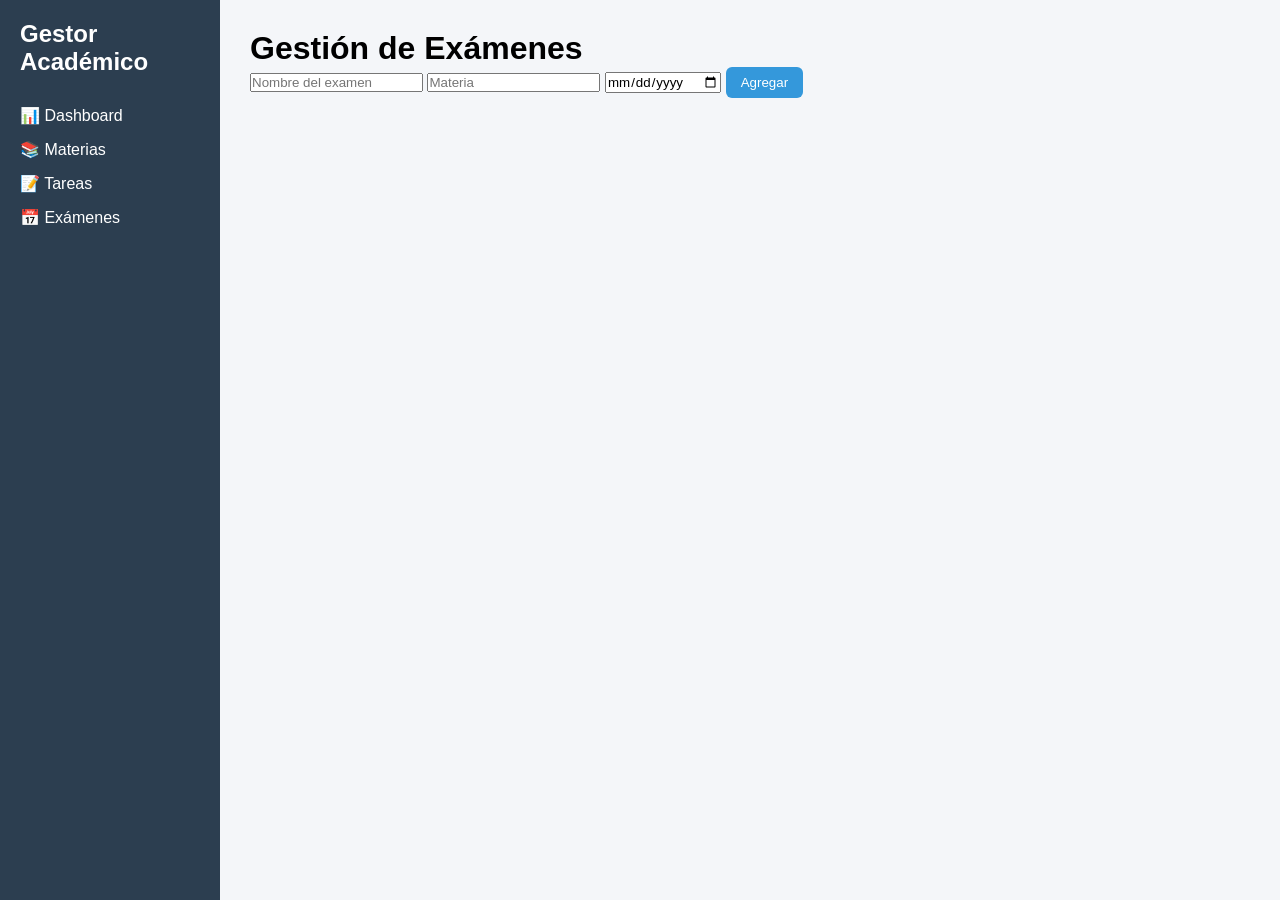
==== examenes.html @ 1386bd44 "Primer commit - Gestor academico funcional" ====
<!DOCTYPE html>
<html lang="es">
<head>
    <meta charset="UTF-8">
    <title>Exámenes</title>
    <link rel="stylesheet" href="styles.css">
</head>
<body>

<div class="container">

    <!-- Sidebar -->
    <aside class="sidebar">
        <h2>Gestor Académico</h2>
        <ul>
            <li><a href="index.html">📊 Dashboard</a></li>
            <li><a href="materias.html">📚 Materias</a></li>
            <li><a href="tareas.html">📝 Tareas</a></li>
            <li><a href="examenes.html">📅 Exámenes</a></li>
        </ul>
    </aside>

    <!-- Main -->
    <main class="main">

        <h1>Gestión de Exámenes</h1>

        <!-- Formulario -->
        <div class="form">
            <input type="text" id="nombreExamen" placeholder="Nombre del examen">
            <input type="text" id="materiaExamen" placeholder="Materia">
            <input type="date" id="fechaExamen">
            <button onclick="agregarExamen()">Agregar</button>
        </div>

        <!-- Lista -->
        <div id="listaExamenes"></div>

    </main>

</div>

<script>
let examenes = JSON.parse(localStorage.getItem("examenes")) || [];

function guardarExamenes() {
    localStorage.setItem("examenes", JSON.stringify(examenes));
}

function mostrarExamenes() {
    const lista = document.getElementById("listaExamenes");
    lista.innerHTML = "";

    examenes.forEach((examen, index) => {
        lista.innerHTML += `
            <div class="item">
                📅 <strong>${examen.nombre}</strong> - ${examen.materia}
                <br> 🗓 Fecha: ${examen.fecha}
                <button onclick="eliminarExamen(${index})">❌</button>
            </div>
        `;
    });
}

function agregarExamen() {
    const nombre = document.getElementById("nombreExamen").value;
    const materia = document.getElementById("materiaExamen").value;
    const fecha = document.getElementById("fechaExamen").value;

    if (nombre === "" || materia === "" || fecha === "") {
        alert("Completa todos los campos");
        return;
    }

    examenes.push({ nombre, materia, fecha });
    guardarExamenes();
    mostrarExamenes();

    document.getElementById("nombreExamen").value = "";
    document.getElementById("materiaExamen").value = "";
    document.getElementById("fechaExamen").value = "";
}

function eliminarExamen(index) {
    examenes.splice(index, 1);
    guardarExamenes();
    mostrarExamenes();
}

mostrarExamenes();
</script>

</body>
</html>
---- styles.css ----
* {
    margin: 0;
    padding: 0;
    box-sizing: border-box;
    font-family: Arial, sans-serif;
}

body {
    background-color: #f4f6f9;
}

.container {
    display: flex;
}

/* Sidebar */
.sidebar {
    width: 220px;
    background: #2c3e50;
    color: white;
    padding: 20px;
    min-height: 100vh;
}

.sidebar h2 {
    margin-bottom: 30px;
}

.sidebar ul {
    list-style: none;
}

.sidebar li {
    margin: 15px 0;
    cursor: pointer;
}

/* Main */
.main {
    flex: 1;
    padding: 30px;
}

.cards {
    display: grid;
    grid-template-columns: repeat(4, 1fr);
    gap: 20px;
    margin: 20px 0;
}

.card {
    padding: 20px;
    border-radius: 10px;
    color: white;
}

.card h3 {
    margin-bottom: 10px;
}

.card p {
    font-size: 28px;
    font-weight: bold;
}

.blue { background: #3498db; }
.orange { background: #e67e22; }
.yellow { background: #f1c40f; }
.red { background: #e74c3c; }

/* Progreso */
.progress-container {
    margin: 30px 0;
}

.progress-bar {
    background: #ddd;
    border-radius: 20px;
    overflow: hidden;
}

.progress {
    background: #3498db;
    color: white;
    text-align: center;
    padding: 8px;
}

/* Sección inferior */
.bottom {
    display: grid;
    grid-template-columns: 2fr 1fr;
    gap: 20px;
}

.tasks, .exams {
    background: white;
    padding: 20px;
    border-radius: 10px;
}

.task {
    display: flex;
    justify-content: space-between;
    margin: 15px 0;
}

.badge {
    padding: 5px 10px;
    border-radius: 8px;
    font-size: 14px;
    color: white;
}

.yellow-badge { background: #f39c12; }
.red-badge { background: #e74c3c; }
.green-badge { background: #27ae60; }

.exam {
    margin: 15px 0;
}

.quick-access {
    margin: 20px 0 30px 0;
}

.quick-btn {
    display: inline-block;
    padding: 10px 15px;
    margin-right: 10px;
    background-color: #3498db;
    color: white;
    text-decoration: none;
    border-radius: 6px;
    font-weight: bold;
    transition: 0.2s ease;
}

.quick-btn:hover {
    background-color: #2980b9;
}

.sidebar a {
    color: white;
    text-decoration: none;
}

.sidebar a:hover {
    text-decoration: underline;
}

.form button {
    padding: 8px 15px;
    border: none;
    border-radius: 6px;
    background: #3498db;
    color: white;
    cursor: pointer;
}

.form button:hover {
    background: #2980b9;
}

.item button {
    float: right;
    background: #e74c3c;
    border: none;
    color: white;
    padding: 5px 8px;
    border-radius: 6px;
    cursor: pointer;
}
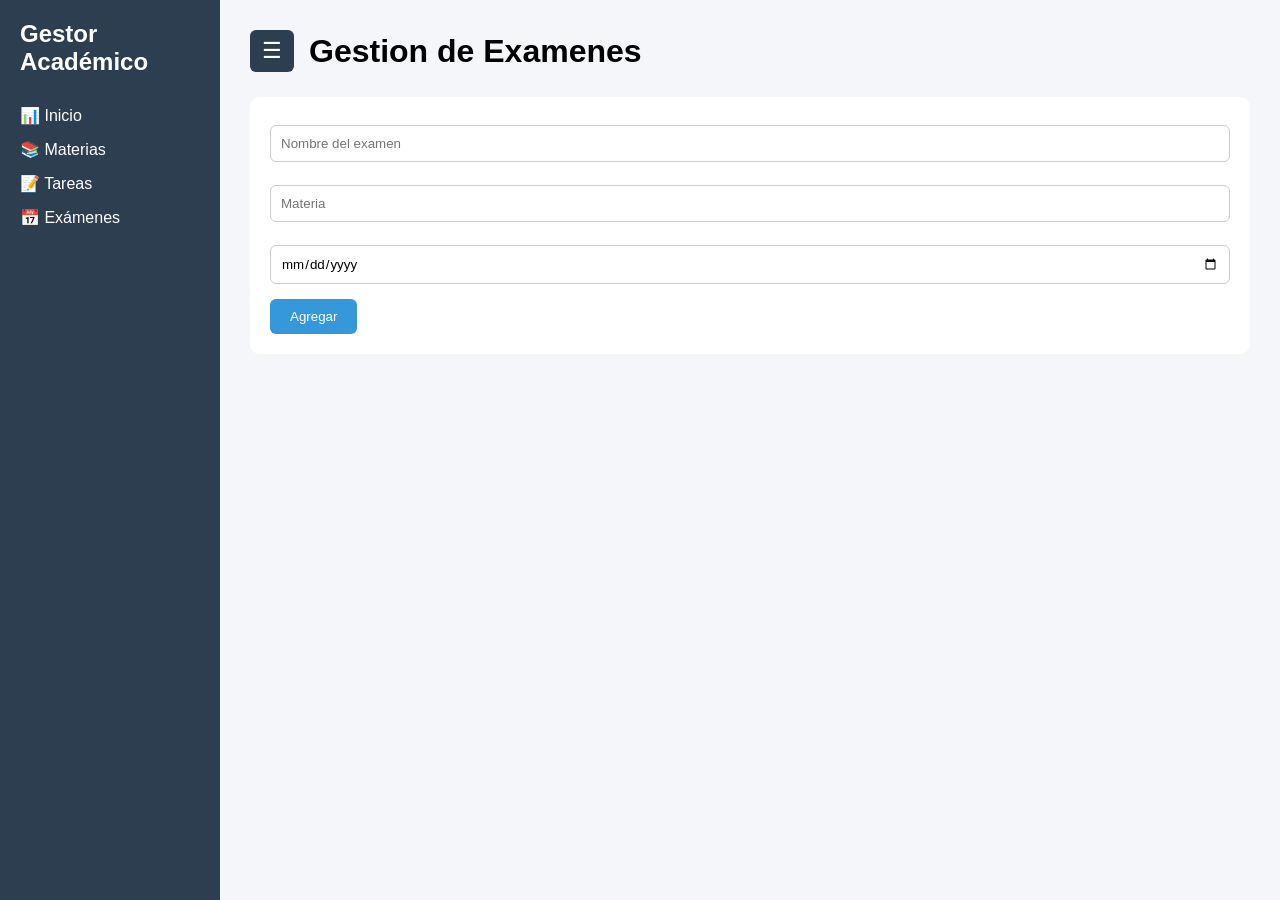
==== commit 192f0f2d: "Actualizaciones recientes" ====
--- a/examenes.html
+++ b/examenes.html
@@ -9,11 +9,11 @@
 
 <div class="container">
 
-    <!-- Sidebar -->
+       <!-- Sidebar -->
     <aside class="sidebar">
         <h2>Gestor Académico</h2>
         <ul>
-            <li><a href="index.html">📊 Dashboard</a></li>
+            <li><a href="index.html">📊 Inicio</a></li>
             <li><a href="materias.html">📚 Materias</a></li>
             <li><a href="tareas.html">📝 Tareas</a></li>
             <li><a href="examenes.html">📅 Exámenes</a></li>
@@ -23,7 +23,10 @@
     <!-- Main -->
     <main class="main">
 
-        <h1>Gestión de Exámenes</h1>
+      <div class="top-bar">
+    <button class="menu-toggle" onclick="toggleMenu()">☰</button>
+    <h1>Gestion de Examenes</h1>
+</div>
 
         <!-- Formulario -->
         <div class="form">
@@ -40,55 +43,6 @@
 
 </div>
 
-<script>
-let examenes = JSON.parse(localStorage.getItem("examenes")) || [];
-
-function guardarExamenes() {
-    localStorage.setItem("examenes", JSON.stringify(examenes));
-}
-
-function mostrarExamenes() {
-    const lista = document.getElementById("listaExamenes");
-    lista.innerHTML = "";
-
-    examenes.forEach((examen, index) => {
-        lista.innerHTML += `
-            <div class="item">
-                📅 <strong>${examen.nombre}</strong> - ${examen.materia}
-                <br> 🗓 Fecha: ${examen.fecha}
-                <button onclick="eliminarExamen(${index})">❌</button>
-            </div>
-        `;
-    });
-}
-
-function agregarExamen() {
-    const nombre = document.getElementById("nombreExamen").value;
-    const materia = document.getElementById("materiaExamen").value;
-    const fecha = document.getElementById("fechaExamen").value;
-
-    if (nombre === "" || materia === "" || fecha === "") {
-        alert("Completa todos los campos");
-        return;
-    }
-
-    examenes.push({ nombre, materia, fecha });
-    guardarExamenes();
-    mostrarExamenes();
-
-    document.getElementById("nombreExamen").value = "";
-    document.getElementById("materiaExamen").value = "";
-    document.getElementById("fechaExamen").value = "";
-}
-
-function eliminarExamen(index) {
-    examenes.splice(index, 1);
-    guardarExamenes();
-    mostrarExamenes();
-}
-
-mostrarExamenes();
-</script>
-
+<script src="app.js"></script>
 </body>
 </html>
--- a/styles.css
+++ b/styles.css
@@ -20,6 +20,13 @@
     color: white;
     padding: 20px;
     min-height: 100vh;
+    transition: 0.3s;
+}
+
+.sidebar.hidden {
+    width: 0;
+    padding: 0;
+    overflow: hidden;
 }
 
 .sidebar h2 {
@@ -39,6 +46,11 @@
 .main {
     flex: 1;
     padding: 30px;
+    transition: margin-left 0.3s ease;
+}
+
+.main.full {
+    margin-left: -220px;
 }
 
 .cards {
@@ -170,4 +182,127 @@
     padding: 5px 8px;
     border-radius: 6px;
     cursor: pointer;
-}+}
+
+/* Barra superior */
+.top-bar {
+    display: flex;
+    align-items: center;
+    gap: 15px;
+    margin-bottom: 25px;
+}
+
+/* Botón del menú */
+.menu-toggle {
+    font-size: 22px;
+    background: #2c3e50;
+    color: white;
+    border: none;
+    padding: 8px 12px;
+    border-radius: 6px;
+    cursor: pointer;
+    transition: 0.3s;
+}
+
+.menu-toggle:hover {
+    background: #1a252f;
+}
+
+/* FORMULARIO MEJORADO */
+
+.form {
+    background: white;
+    padding: 20px;
+    border-radius: 10px;
+    margin-bottom: 30px;
+}
+
+.form input,
+.form select,
+.form textarea {
+    width: 100%;
+    padding: 10px;
+    margin: 8px 0 15px 0;
+    border-radius: 6px;
+    border: 1px solid #ccc;
+}
+
+.form textarea {
+    resize: vertical;
+    height: 80px;
+}
+
+.form label {
+    font-weight: bold;
+}
+
+.form button {
+    padding: 10px 20px;
+    border: none;
+    border-radius: 6px;
+    background: #3498db;
+    color: white;
+    cursor: pointer;
+}
+
+.form button:hover {
+    background: #2980b9;
+}
+
+/* LAYOUT DE TAREAS */
+
+.tareas-layout{
+    display: grid;
+    grid-template-columns: 1fr 1.2fr;
+    gap: 30px;
+    margin-top: 20px;
+}
+
+/* SECCION FORMULARIO */
+
+.form-section{
+    background: #ffffff;
+    padding: 25px;
+    border-radius: 12px;
+    border-left: 6px solid #3498db;
+}
+
+/* SECCION LISTA */
+
+.lista-section{
+    background: #ffffff;
+    padding: 25px;
+    border-radius: 12px;
+    border-left: 6px solid #2ecc71;
+}
+
+/* TARJETAS DE TAREAS */
+
+#listaTareas .item{
+    background: #f8f9fb;
+    border-radius: 10px;
+    padding: 15px;
+    margin-bottom: 15px;
+    border-left: 5px solid #3498db;
+    transition: 0.2s;
+}
+
+#listaTareas .item:hover{
+    transform: scale(1.02);
+}
+
+/* BOTON ELIMINAR */
+
+#listaTareas button{
+    background: #e74c3c;
+    border: none;
+    color: white;
+    padding: 6px 10px;
+    border-radius: 6px;
+    cursor: pointer;
+}
+
+#listaTareas button:hover{
+    background: #c0392b;
+}
+
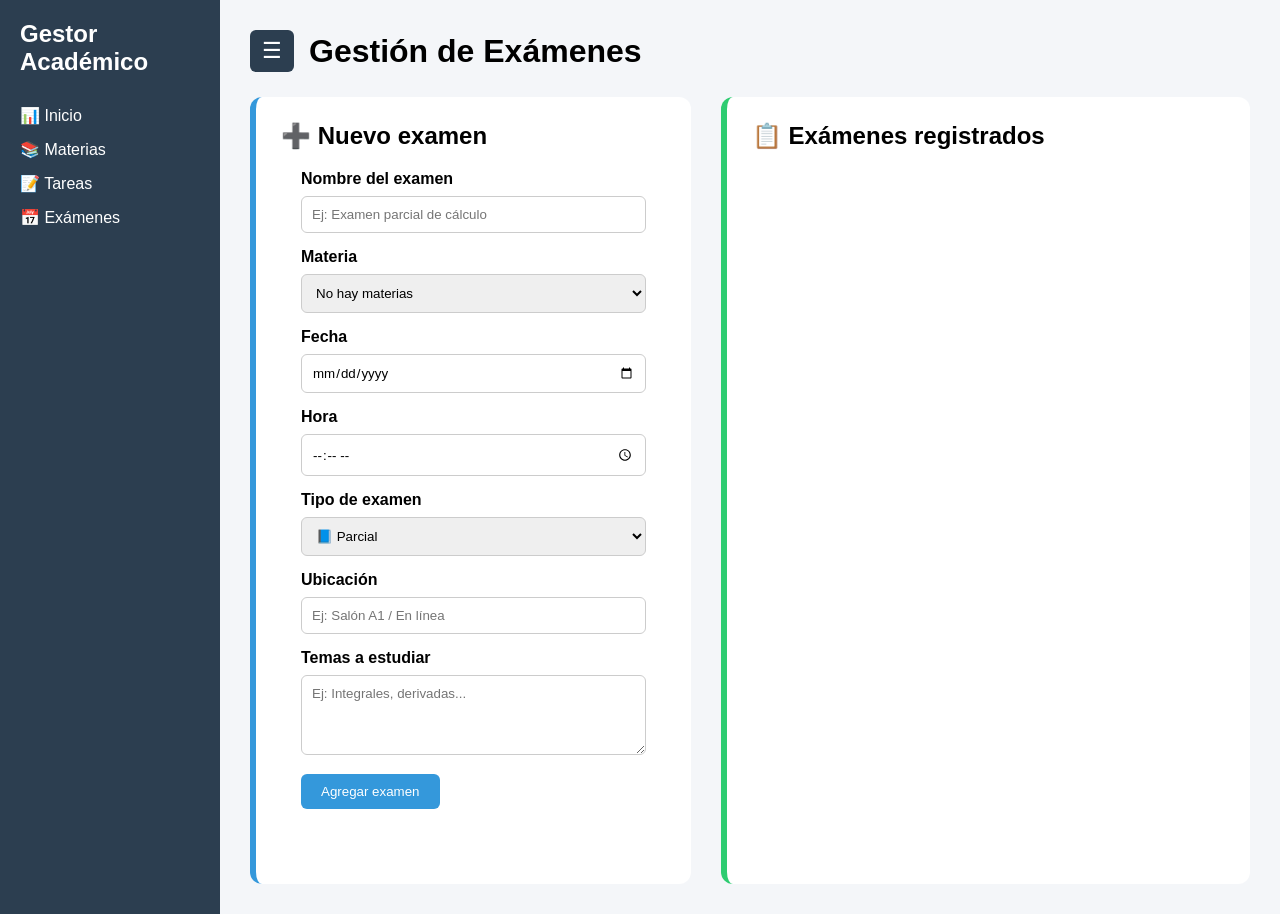
==== commit fea5ee99: "Cambios" ====
--- a/examenes.html
+++ b/examenes.html
@@ -9,7 +9,7 @@
 
 <div class="container">
 
-       <!-- Sidebar -->
+    <!-- Sidebar -->
     <aside class="sidebar">
         <h2>Gestor Académico</h2>
         <ul>
@@ -23,21 +23,62 @@
     <!-- Main -->
     <main class="main">
 
-      <div class="top-bar">
-    <button class="menu-toggle" onclick="toggleMenu()">☰</button>
-    <h1>Gestion de Examenes</h1>
-</div>
-
-        <!-- Formulario -->
-        <div class="form">
-            <input type="text" id="nombreExamen" placeholder="Nombre del examen">
-            <input type="text" id="materiaExamen" placeholder="Materia">
-            <input type="date" id="fechaExamen">
-            <button onclick="agregarExamen()">Agregar</button>
+        <div class="top-bar">
+            <button class="menu-toggle" onclick="toggleMenu()">☰</button>
+            <h1>Gestión de Exámenes</h1>
         </div>
 
-        <!-- Lista -->
-        <div id="listaExamenes"></div>
+        <div class="tareas-layout">
+
+            <!-- FORMULARIO -->
+            <div class="form-section">
+
+                <h2>➕ Nuevo examen</h2>
+
+                <div class="form">
+
+                    <label>Nombre del examen</label>
+                    <input type="text" id="nombreExamen" placeholder="Ej: Examen parcial de cálculo">
+
+                    <label>Materia</label>
+                    <!-- 🔥 CONECTADO A MATERIAS -->
+                    <select id="materiaExamen"></select>
+
+                    <label>Fecha</label>
+                    <input type="date" id="fechaExamen">
+
+                    <label>Hora</label>
+                    <input type="time" id="horaExamen">
+
+                    <label>Tipo de examen</label>
+                    <select id="tipoExamen">
+                        <option value="Parcial">📘 Parcial</option>
+                        <option value="Final">🎓 Final</option>
+                        <option value="Diagnóstico">📊 Diagnóstico</option>
+                    </select>
+
+                    <label>Ubicación</label>
+                    <input type="text" id="ubicacionExamen" placeholder="Ej: Salón A1 / En línea">
+
+                    <label>Temas a estudiar</label>
+                    <textarea id="temasExamen" placeholder="Ej: Integrales, derivadas..."></textarea>
+
+                    <button onclick="agregarExamen()">Agregar examen</button>
+
+                </div>
+
+            </div>
+
+            <!-- LISTA -->
+            <div class="lista-section">
+
+                <h2>📋 Exámenes registrados</h2>
+
+                <div id="listaExamenes"></div>
+
+            </div>
+
+        </div>
 
     </main>
 
--- a/styles.css
+++ b/styles.css
@@ -306,3 +306,69 @@
     background: #c0392b;
 }
 
+/* ===================== */
+/* ESTADOS DE PRIORIDAD */
+/* ===================== */
+
+.item.alta {
+    border-left: 6px solid #ff4d4d;
+}
+
+.item.media {
+    border-left: 6px solid #ffc107;
+}
+
+.item.baja {
+    border-left: 6px solid #4caf50;
+}
+
+/* ===================== */
+/* TAREA COMPLETADA */
+/* ===================== */
+
+.item.completada {
+    opacity: 0.6;
+    text-decoration: line-through;
+}
+
+/* ===================== */
+/* BOTONES */
+/* ===================== */
+
+.acciones {
+    margin-top: 10px;
+}
+
+.acciones button {
+    margin-right: 5px;
+    padding: 5px 10px;
+    border: none;
+    border-radius: 6px;
+    cursor: pointer;
+}
+
+.acciones button:hover {
+    opacity: 0.8;
+}
+
+/* BADGES DE ALERTAS */
+
+.badge {
+    padding: 5px 10px;
+    border-radius: 8px;
+    font-size: 12px;
+    color: white;
+}
+
+.red-badge {
+    background-color: #e74c3c;
+}
+
+.orange-badge {
+    background-color: #e67e22;
+}
+
+.yellow-badge {
+    background-color: #f1c40f;
+    color: black;
+}
